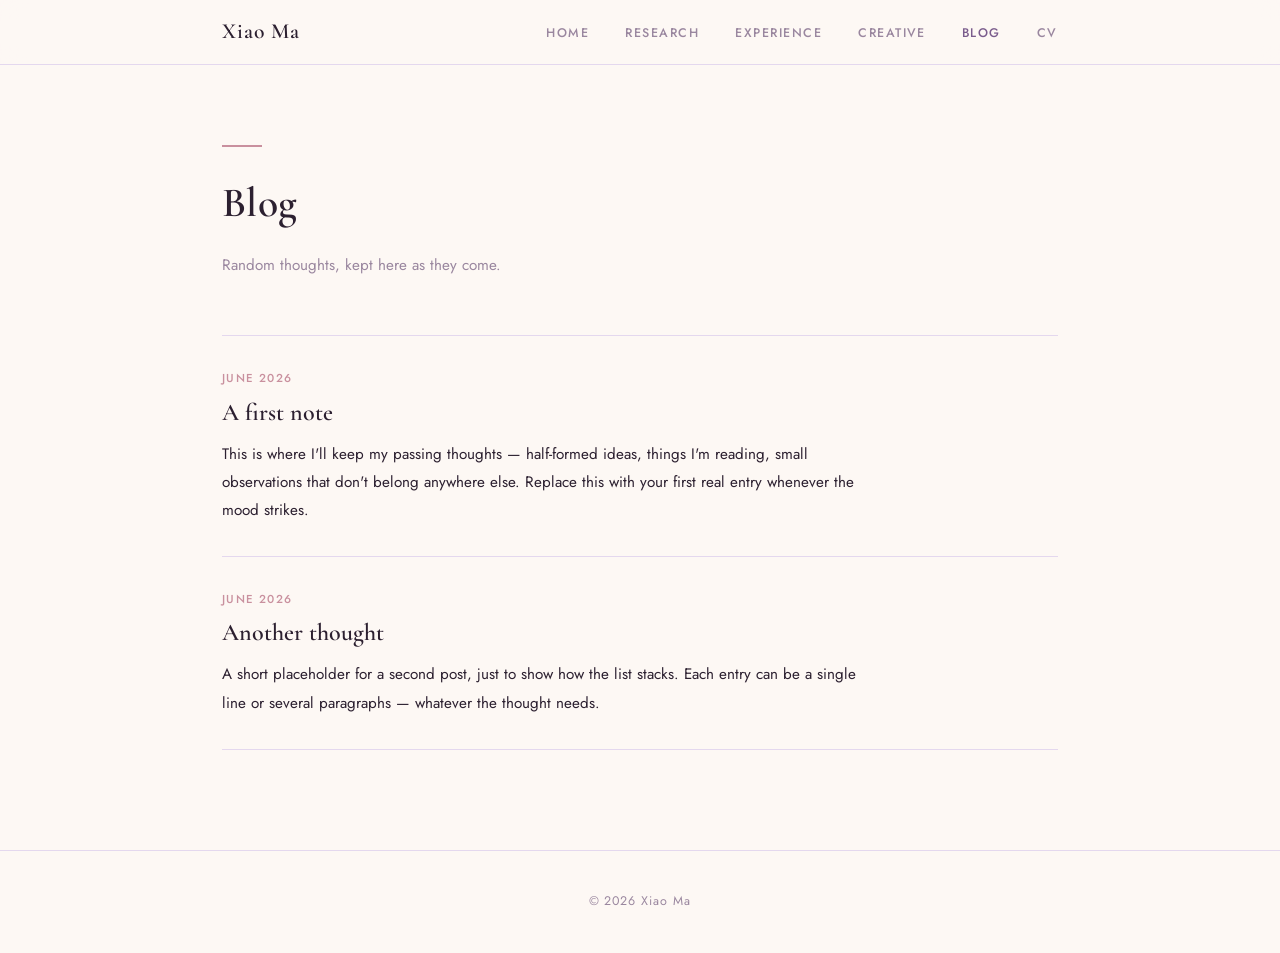
==== blog.html @ 78386878 "Add Blog page and nav link between Creative and CV Co-Authored-By: Claude Opus 4.8 <noreply@anthropi" ====
<!DOCTYPE html>
<html lang="en">
<head>
  <meta charset="UTF-8" />
  <meta name="viewport" content="width=device-width, initial-scale=1.0" />
  <title>Blog · Xiao Ma</title>
  <link rel="stylesheet" href="styles.css" />
  <link href="https://fonts.googleapis.com/css2?family=Cormorant+Garamond:ital,wght@0,400;0,500;0,600;1,400&family=Jost:wght@300;400;500&display=swap" rel="stylesheet" />
  <style>
    .blog-list { display: flex; flex-direction: column; gap: 0; }

    .blog-post {
      padding: 32px 0;
      border-bottom: 1px solid var(--border);
    }
    .blog-post:first-child { border-top: 1px solid var(--border); }

    .blog-date {
      font-size: 0.72rem;
      font-weight: 500;
      letter-spacing: 0.12em;
      text-transform: uppercase;
      color: var(--rose);
      margin-bottom: 8px;
    }

    .blog-title {
      font-family: 'Cormorant Garamond', serif;
      font-size: 1.5rem;
      font-weight: 600;
      line-height: 1.3;
      margin-bottom: 12px;
      color: var(--text);
    }

    .blog-body {
      font-size: 0.95rem;
      color: var(--text);
      line-height: 1.85;
      max-width: 640px;
    }
    .blog-body p { margin-bottom: 14px; }
    .blog-body p:last-child { margin-bottom: 0; }
  </style>
</head>
<body>

  <header>
    <nav class="nav">
      <a href="index.html" class="nav-logo">Xiao Ma</a>
      <button class="nav-toggle" aria-label="Toggle menu">☰</button>
      <ul class="nav-links">
        <li><a href="index.html">Home</a></li>
        <li><a href="research.html">Research</a></li>
        <li><a href="experience.html">Experience</a></li>
        <li><a href="creative.html">Creative</a></li>
        <li><a href="blog.html" class="active">Blog</a></li>
        <li><a href="cv.pdf" target="_blank">CV</a></li>
      </ul>
    </nav>
  </header>

  <main>

    <div class="page-header">
      <h1 class="page-title">Blog</h1>
      <p class="section-intro">Random thoughts, kept here as they come.</p>
    </div>

    <div class="blog-list">

      <!-- To add a new post, copy one <article class="blog-post"> block and edit the
           date, title, and body. Newest posts go at the top. -->

      <article class="blog-post">
        <div class="blog-date">June 2026</div>
        <div class="blog-title">A first note</div>
        <div class="blog-body">
          <p>
            This is where I'll keep my passing thoughts — half-formed ideas, things I'm reading,
            small observations that don't belong anywhere else. Replace this with your first real
            entry whenever the mood strikes.
          </p>
        </div>
      </article>

      <article class="blog-post">
        <div class="blog-date">June 2026</div>
        <div class="blog-title">Another thought</div>
        <div class="blog-body">
          <p>
            A short placeholder for a second post, just to show how the list stacks. Each entry
            can be a single line or several paragraphs — whatever the thought needs.
          </p>
        </div>
      </article>

    </div>

  </main>

  <footer>
    <p>© 2026 Xiao Ma</p>
  </footer>

  <script src="script.js"></script>
</body>
</html>
---- styles.css ----
/* ── Reset & Base ── */
*, *::before, *::after { box-sizing: border-box; margin: 0; padding: 0; }

:root {
  --bg:           #fdf8f4;   /* warm ivory */
  --bg-soft:      #f4eef8;   /* pale lavender wash */
  --text:         #2c2030;   /* deep plum-charcoal */
  --muted:        #9a879f;   /* dusty mauve */
  --accent:       #7a5c8c;   /* plum violet */
  --accent-soft:  #ede3f5;   /* pale lilac */
  --rose:         #c9909e;   /* dusty rose */
  --border:       #e4d8ee;   /* soft lavender border */
  --radius:       4px;
  --max-w:        900px;
}

html { scroll-behavior: smooth; }

body {
  font-family: 'Jost', sans-serif;
  background: var(--bg);
  color: var(--text);
  line-height: 1.75;
  font-size: 16px;
}

a { color: var(--accent); text-decoration: none; }
a:hover { text-decoration: underline; }

/* ── Nav ── */
header {
  position: sticky;
  top: 0;
  background: rgba(253, 248, 244, 0.88);
  backdrop-filter: blur(12px);
  border-bottom: 1px solid var(--border);
  z-index: 100;
}

.nav {
  max-width: var(--max-w);
  margin: 0 auto;
  padding: 0 32px;
  height: 64px;
  display: flex;
  align-items: center;
  justify-content: space-between;
}

.nav-logo {
  font-family: 'Cormorant Garamond', serif;
  font-weight: 600;
  font-size: 1.35rem;
  color: var(--text);
  letter-spacing: 0.04em;
}
.nav-logo:hover { text-decoration: none; }

.nav-links {
  list-style: none;
  display: flex;
  gap: 36px;
}

.nav-links a {
  color: var(--muted);
  font-size: 0.78rem;
  font-weight: 500;
  letter-spacing: 0.12em;
  text-transform: uppercase;
  transition: color 0.2s;
}
.nav-links a:hover,
.nav-links a.active { color: var(--accent); text-decoration: none; }

.nav-toggle {
  display: none;
  background: none;
  border: none;
  font-size: 1.4rem;
  cursor: pointer;
  color: var(--text);
}

/* ── Hero ── */
main {
  max-width: var(--max-w);
  margin: 0 auto;
  padding: 80px 32px 100px;
}

.hero {
  display: flex;
  align-items: center;
  gap: 72px;
}

.hero-text { flex: 1; }

/* Decorative rule above name */
.hero-text::before {
  content: '';
  display: block;
  width: 40px;
  height: 1.5px;
  background: var(--rose);
  margin-bottom: 24px;
}

.hero-text h1 {
  font-family: 'Cormorant Garamond', serif;
  font-size: 3.2rem;
  font-weight: 600;
  line-height: 1.1;
  letter-spacing: 0.01em;
  margin-bottom: 4px;
  color: var(--text);
}

.pronunciation {
  font-family: 'Jost', sans-serif;
  font-size: 0.82rem;
  font-weight: 300;
  color: var(--muted);
  letter-spacing: 0.06em;
}

.subtitle {
  font-size: 0.8rem;
  font-weight: 500;
  letter-spacing: 0.14em;
  text-transform: uppercase;
  color: var(--rose);
  margin: 10px 0 28px;
}

.bio {
  font-size: 0.97rem;
  color: var(--text);
  margin-bottom: 18px;
  max-width: 500px;
  line-height: 1.85;
}

.links {
  display: flex;
  gap: 14px;
  margin: 32px 0 0;
  flex-wrap: wrap;
  align-items: center;
}

/* Elegant text-style buttons */
.btn {
  display: inline-block;
  padding: 10px 28px;
  font-family: 'Jost', sans-serif;
  font-size: 0.78rem;
  font-weight: 500;
  letter-spacing: 0.12em;
  text-transform: uppercase;
  background: var(--accent);
  color: #fff;
  border-radius: var(--radius);
  transition: background 0.2s, transform 0.15s;
}
.btn:hover { background: #634a75; text-decoration: none; transform: translateY(-1px); }

.btn-outline {
  background: transparent;
  border: 1px solid var(--accent);
  color: var(--accent);
}
.btn-outline:hover { background: var(--accent-soft); transform: translateY(-1px); }

.social {
  display: flex;
  gap: 10px;
  align-items: center;
  font-size: 0.82rem;
  color: var(--muted);
  flex-wrap: wrap;
}
.social a { color: var(--muted); }
.social a:hover { color: var(--accent); }

/* ── Photo ── */
.hero-image { flex-shrink: 0; }

.photo-blob {
  width: 220px;
  height: 260px;
  border-radius: 56% 44% 60% 40% / 52% 48% 52% 48%;
  overflow: hidden;
  background: var(--accent-soft);
  animation: morph 10s ease-in-out infinite;
  box-shadow: 0 8px 40px rgba(122, 92, 140, 0.15);
}

.photo-blob img {
  width: 100%;
  height: 100%;
  object-fit: cover;
  object-position: center top;
  display: block;
}

@keyframes morph {
  0%, 100% { border-radius: 56% 44% 60% 40% / 52% 48% 52% 48%; }
  33%       { border-radius: 44% 56% 48% 52% / 60% 40% 60% 40%; }
  66%       { border-radius: 52% 48% 44% 56% / 44% 56% 44% 56%; }
}

/* ── Research page ── */
.page-header {
  margin-bottom: 56px;
}

.page-header::before {
  content: '';
  display: block;
  width: 40px;
  height: 1.5px;
  background: var(--rose);
  margin-bottom: 20px;
}

.page-title {
  font-family: 'Cormorant Garamond', serif;
  font-size: 2.6rem;
  font-weight: 600;
  letter-spacing: 0.01em;
  margin-bottom: 12px;
}

.section-intro {
  font-size: 0.95rem;
  color: var(--muted);
  max-width: 520px;
  line-height: 1.85;
}

.paper-list { display: flex; flex-direction: column; gap: 0; }

.paper {
  padding: 32px 0;
  border-bottom: 1px solid var(--border);
  transition: background 0.2s;
}
.paper:first-child { border-top: 1px solid var(--border); }

.paper-title {
  font-family: 'Cormorant Garamond', serif;
  font-size: 1.3rem;
  font-weight: 600;
  line-height: 1.3;
  margin-bottom: 6px;
  color: var(--text);
}

.paper-authors {
  color: var(--muted);
  font-size: 0.85rem;
  margin-bottom: 6px;
}

.paper-venue {
  font-size: 0.82rem;
  font-style: italic;
  color: var(--rose);
  margin-bottom: 14px;
}

.paper-abstract {
  font-size: 0.92rem;
  color: var(--text);
  line-height: 1.8;
  margin-bottom: 16px;
  max-width: 640px;
}

.paper-conferences,
.paper-methods {
  font-size: 0.82rem;
  color: var(--muted);
  margin-bottom: 16px;
  line-height: 1.7;
}

.conf-label {
  font-weight: 500;
  letter-spacing: 0.06em;
  text-transform: uppercase;
  font-size: 0.72rem;
  color: var(--accent);
  margin-right: 6px;
}

.paper-links { display: flex; gap: 12px; flex-wrap: wrap; }

.footnote-mark {
  color: var(--rose);
  font-size: 0.85em;
  vertical-align: super;
  line-height: 0;
}

.footnote-text {
  margin-top: 32px;
  font-size: 0.8rem;
  color: var(--muted);
  font-style: italic;
}

.tag {
  display: inline-block;
  padding: 4px 14px;
  border-radius: 20px;
  font-size: 0.75rem;
  font-weight: 500;
  letter-spacing: 0.08em;
  text-transform: uppercase;
  background: var(--accent-soft);
  color: var(--accent);
  transition: background 0.2s;
}
.tag:hover { background: var(--border); text-decoration: none; }

/* ── Experience: Cities ── */
.cities-grid {
  display: grid;
  grid-template-columns: repeat(2, 1fr);
  gap: 0;
  margin-bottom: 80px;
}

.city-card {
  padding: 28px 0;
  border-bottom: 1px solid var(--border);
  display: grid;
  grid-template-columns: 200px 1fr;
  gap: 24px;
  align-items: baseline;
}

.city-card:nth-child(odd) { padding-right: 48px; border-right: 1px solid var(--border); }
.city-card:nth-child(even) { padding-left: 48px; }
.city-card:nth-last-child(-n+2) { border-bottom: none; }

.city-name {
  font-family: 'Cormorant Garamond', serif;
  font-size: 1.5rem;
  font-weight: 600;
  color: var(--text);
  flex-shrink: 0;
}

.city-caption {
  font-size: 0.88rem;
  color: var(--muted);
  line-height: 1.7;
  font-style: italic;
}

/* ── Experience: Gallery ── */
.gallery-section { margin-top: 16px; }

.gallery-title {
  font-family: 'Cormorant Garamond', serif;
  font-size: 1.8rem;
  font-weight: 600;
  margin-bottom: 8px;
}

.gallery-grid {
  margin-top: 32px;
  columns: 3;
  column-gap: 12px;
}

.gallery-grid img,
.gallery-placeholder {
  width: 100%;
  display: block;
  margin-bottom: 12px;
  border-radius: 4px;
  break-inside: avoid;
  object-fit: cover;
}

/* Placeholder blocks — remove once real photos are added */
.gallery-placeholder {
  background: var(--accent-soft);
  height: 180px;
}
.gallery-placeholder.tall  { height: 280px; }
.gallery-placeholder.wide  { height: 140px; }

/* ── Creative ── */
.creative-list { display: flex; flex-direction: column; gap: 0; }

.creative-item {
  padding: 32px 0;
  border-bottom: 1px solid var(--border);
}
.creative-item:first-child { border-top: 1px solid var(--border); }

.creative-kicker {
  font-size: 0.72rem;
  font-weight: 500;
  letter-spacing: 0.12em;
  text-transform: uppercase;
  color: var(--rose);
  margin-bottom: 8px;
}

.creative-title {
  font-family: 'Cormorant Garamond', serif;
  font-size: 1.5rem;
  font-weight: 600;
  line-height: 1.3;
  margin-bottom: 10px;
  color: var(--text);
}

.creative-body {
  font-size: 0.92rem;
  color: var(--text);
  line-height: 1.8;
  margin-bottom: 16px;
  max-width: 640px;
}

/* ── World Map ── */
.map-section {
  position: relative;
  margin-bottom: 80px;
}

.world-map {
  width: 100%;
  height: auto;
  display: block;
}

.continent {
  fill: var(--accent-soft);
  fill-opacity: 0.55;
  stroke: var(--border);
  stroke-width: 0.8;
  stroke-linejoin: round;
}

.city-group { cursor: default; }

.city-pin {
  fill: var(--rose);
  transition: fill 0.2s;
}
.city-group:hover .city-pin { fill: var(--accent); }

.city-label {
  font-family: 'Jost', sans-serif;
  font-size: 8px;
  font-weight: 400;
  letter-spacing: 0.1em;
  text-transform: uppercase;
  fill: var(--muted);
  transition: fill 0.2s;
  pointer-events: none;
  user-select: none;
}
.city-group:hover .city-label { fill: var(--accent); }

.map-tooltip {
  position: absolute;
  background: rgba(253, 248, 244, 0.93);
  backdrop-filter: blur(10px);
  -webkit-backdrop-filter: blur(10px);
  border: 1px solid var(--border);
  border-radius: var(--radius);
  padding: 14px 18px;
  pointer-events: none;
  opacity: 0;
  transition: opacity 0.15s;
  max-width: 240px;
  box-shadow: 0 4px 20px rgba(122, 92, 140, 0.08);
  z-index: 10;
}
.map-tooltip.visible { opacity: 1; }

.tooltip-city-name {
  font-family: 'Cormorant Garamond', serif;
  font-size: 1.15rem;
  font-weight: 600;
  color: var(--text);
  margin-bottom: 5px;
}
.tooltip-caption-text {
  font-size: 0.82rem;
  color: var(--muted);
  line-height: 1.7;
  font-style: italic;
}

/* ── Footer ── */
footer {
  text-align: center;
  padding: 40px 24px;
  border-top: 1px solid var(--border);
  font-size: 0.78rem;
  letter-spacing: 0.08em;
  color: var(--muted);
}

/* ── Mobile ── */
@media (max-width: 640px) {
  .hero { flex-direction: column-reverse; gap: 40px; text-align: center; }
  .hero-text::before { margin: 0 auto 24px; }
  .bio { max-width: 100%; }
  .links { justify-content: center; }
  .social { justify-content: center; }
  .photo-blob { width: 170px; height: 200px; }
  .hero-text h1 { font-size: 2.4rem; }

  .nav-toggle { display: block; }
  .nav-links {
    display: none;
    position: absolute;
    top: 64px;
    left: 0; right: 0;
    background: var(--bg);
    border-bottom: 1px solid var(--border);
    flex-direction: column;
    gap: 0;
    padding: 8px 0;
  }
  .nav-links.open { display: flex; }
  .nav-links li a { display: block; padding: 14px 32px; }
}
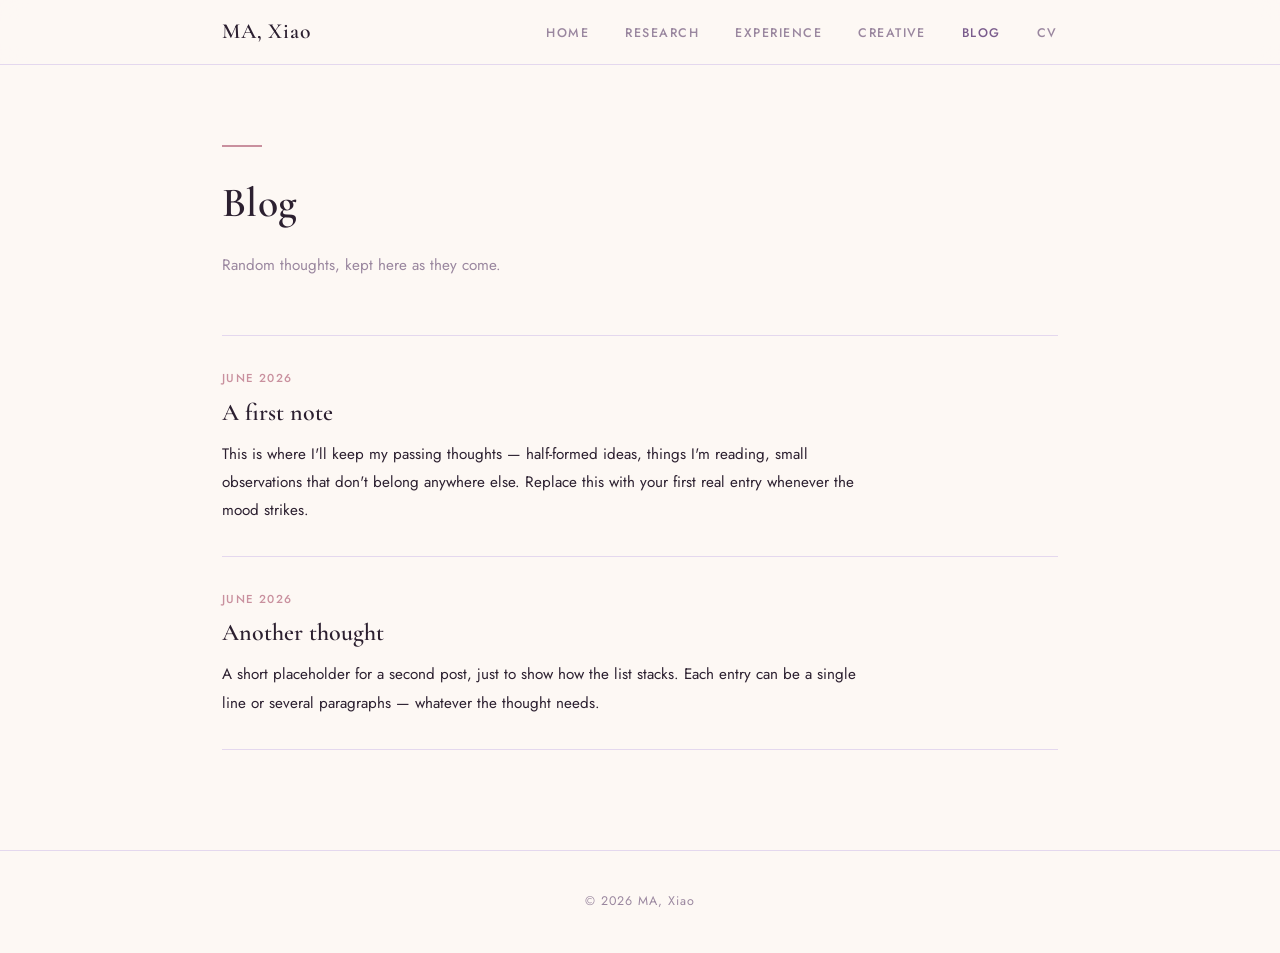
==== commit c88a8775: "Rename display name to "MA, Xiao" (family-name-first) across all pages Updates hero headline, nav lo" ====
--- a/blog.html
+++ b/blog.html
@@ -3,7 +3,7 @@
 <head>
   <meta charset="UTF-8" />
   <meta name="viewport" content="width=device-width, initial-scale=1.0" />
-  <title>Blog · Xiao Ma</title>
+  <title>Blog · MA, Xiao</title>
   <link rel="stylesheet" href="styles.css" />
   <link href="https://fonts.googleapis.com/css2?family=Cormorant+Garamond:ital,wght@0,400;0,500;0,600;1,400&family=Jost:wght@300;400;500&display=swap" rel="stylesheet" />
   <style>
@@ -47,7 +47,7 @@
 
   <header>
     <nav class="nav">
-      <a href="index.html" class="nav-logo">Xiao Ma</a>
+      <a href="index.html" class="nav-logo">MA, Xiao</a>
       <button class="nav-toggle" aria-label="Toggle menu">☰</button>
       <ul class="nav-links">
         <li><a href="index.html">Home</a></li>
@@ -100,7 +100,7 @@
   </main>
 
   <footer>
-    <p>© 2026 Xiao Ma</p>
+    <p>© 2026 MA, Xiao</p>
   </footer>
 
   <script src="script.js"></script>
